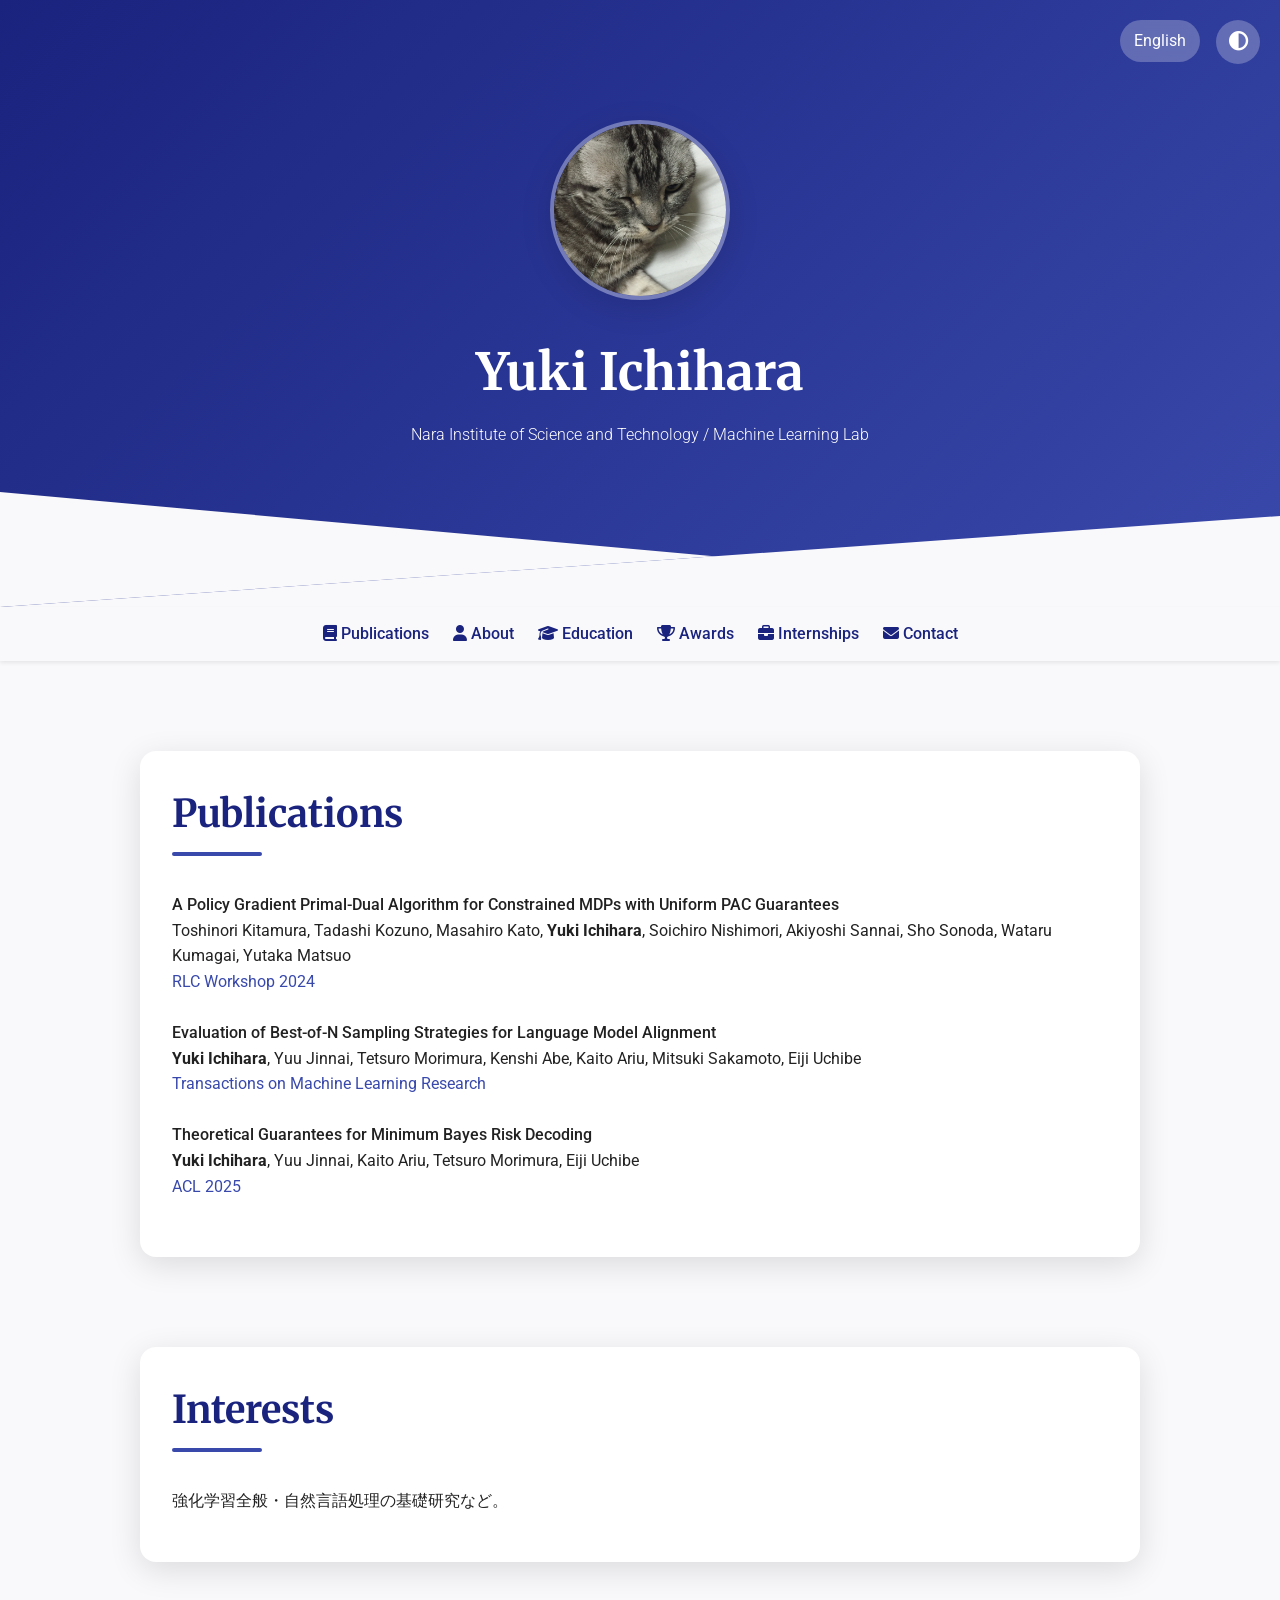
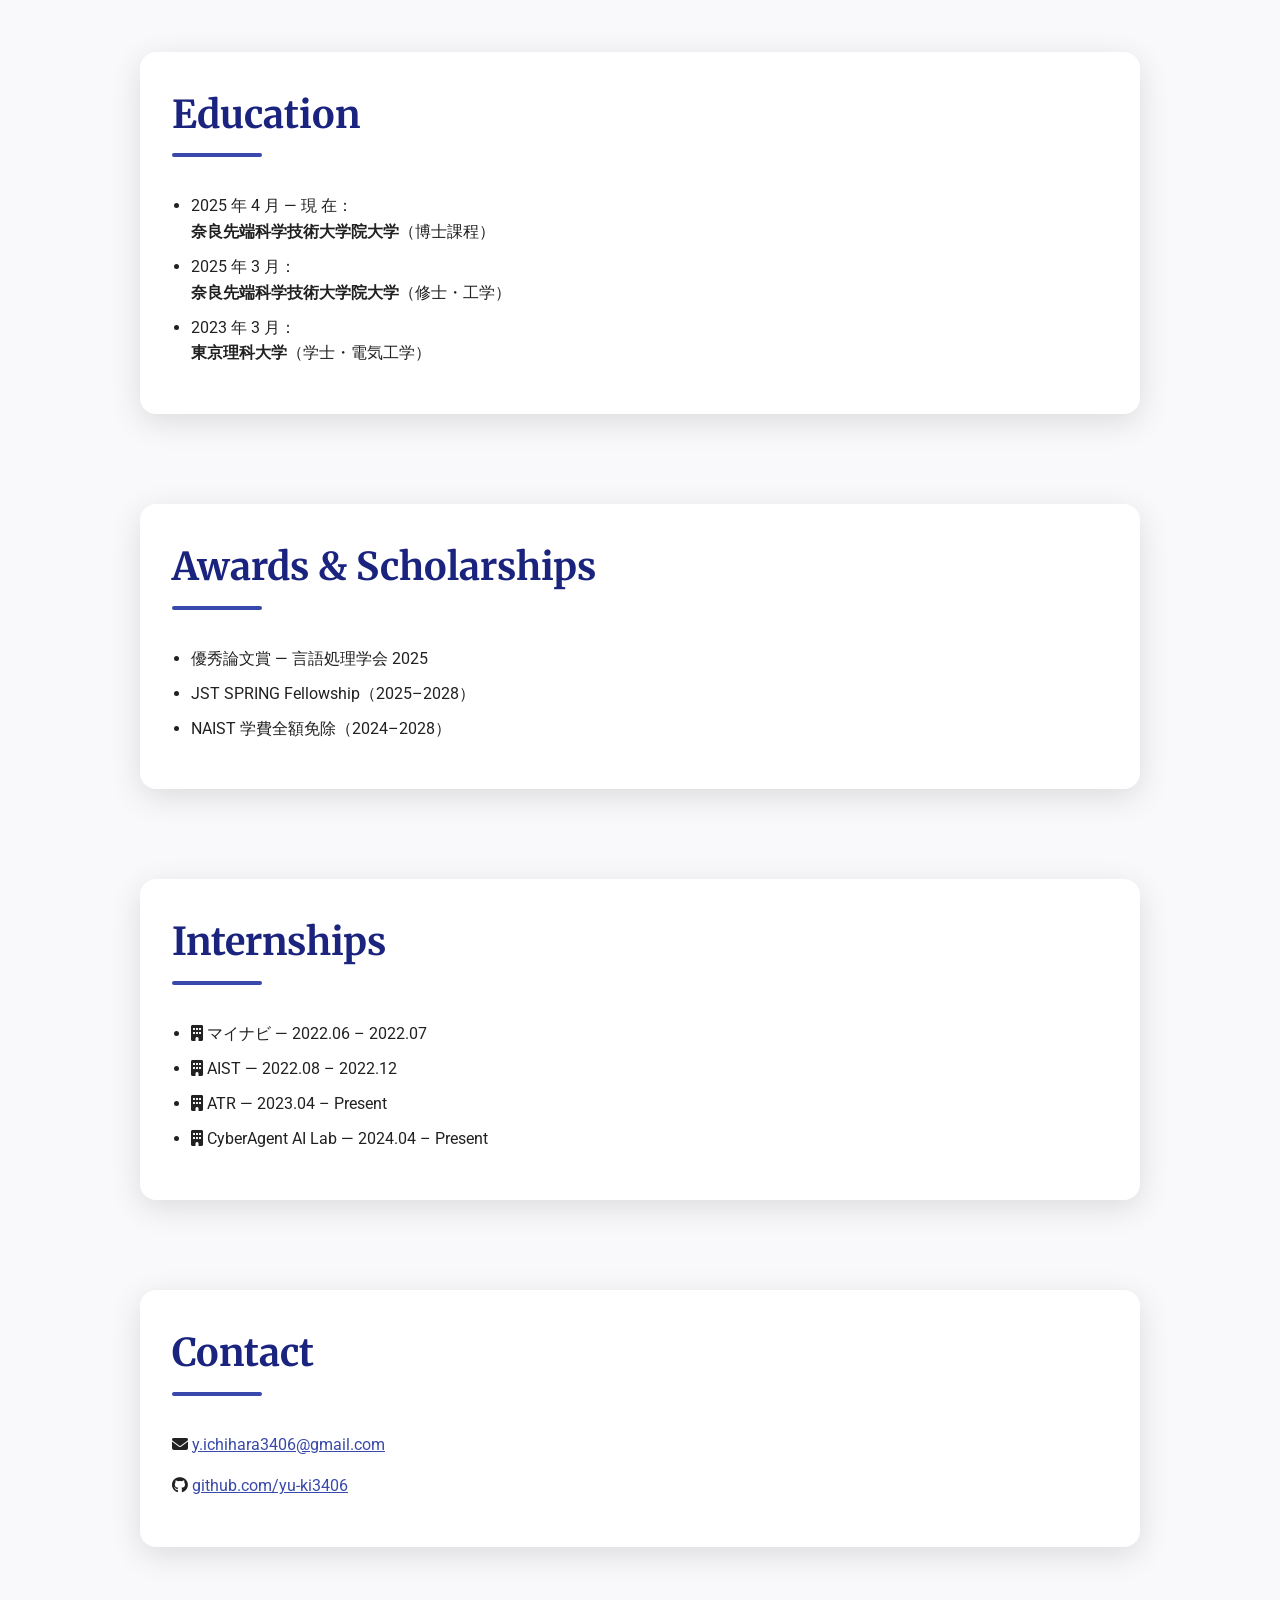
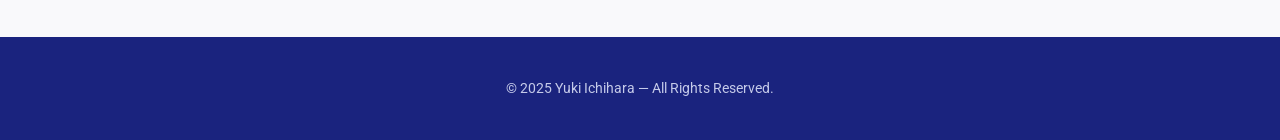
==== index.html @ df0d0800 "add" ====
<!DOCTYPE html>
<html lang="ja">
<head>
  <meta charset="UTF-8" />
  <meta name="viewport" content="width=device-width, initial-scale=1.0" />
  <meta name="description" content="Yuki Ichihara ‑ Research Portfolio" />
  <title>Yuki Ichihara | Research Portfolio</title>

  <!-- Google Fonts -->
  <link href="https://fonts.googleapis.com/css2?family=Roboto:wght@300;400;500&family=Merriweather:wght@700&display=swap" rel="stylesheet" />
  <!-- Font Awesome -->
  <link href="https://cdnjs.cloudflare.com/ajax/libs/font-awesome/6.5.0/css/all.min.css" rel="stylesheet" />

  <style>
    :root {
      /* colour palette */
      --primary: #1a237e;
      --accent: #3949ab;
      --bg: #f9f9fb;
      --text: #212121;
      --dark-bg: #0f0f10;
      --dark-card: #1e1e1f;
      --dark-text: #e0e0e0;
      --gradient: linear-gradient(135deg, var(--primary) 0%, var(--accent) 100%);
      --radius: 16px;
      --shadow: 0 8px 32px rgba(0, 0, 0, 0.12);
    }

    html {
      scroll-behavior: smooth;
    }

    *,
    *::before,
    *::after {
      box-sizing: border-box;
    }

    body {
      margin: 0;
      font-family: 'Roboto', sans-serif;
      background: var(--bg);
      color: var(--text);
      transition: background 0.3s, color 0.3s;
      line-height: 1.6;
    }

    body.dark {
      background: var(--dark-bg);
      color: var(--dark-text);
    }

    /* ---------- Header ---------- */
    header {
      background: var(--gradient);
      color: #fff;
      text-align: center;
      padding: 120px 20px 160px;
      position: relative;
      clip-path: polygon(0 0, 100% 0, 100% 85%, 0 100%);
    }

    header::after {
      content: '';
      position: absolute;
      bottom: 0;
      left: 0;
      width: 100%;
      height: 115px;
      background: var(--bg);
      clip-path: polygon(0 0, 100% 100%, 100% 100%, 0 100%);
    }

    header img {
      width: 180px;
      height: 180px;
      border-radius: 50%;
      border: 4px solid rgba(255, 255, 255, 0.35);
      object-fit: cover;
      box-shadow: var(--shadow);
      margin-bottom: 24px;
      transition: transform 0.3s;
    }

    header img:hover {
      transform: scale(1.05);
    }

    header h1 {
      font-family: 'Merriweather', serif;
      font-size: clamp(2.2rem, 4vw + 1rem, 3.2rem);
      margin: 0;
    }

    header p {
      font-weight: 300;
      margin: 8px 0 0;
    }

    /* toggle buttons */
    .theme-toggle,
    .lang-toggle {
      position: absolute;
      top: 20px;
      padding: 8px 14px;
      font-size: 1rem;
      background: rgba(255, 255, 255, 0.25);
      color: #fff;
      border: none;
      border-radius: 50px;
      cursor: pointer;
      transition: background 0.3s;
      backdrop-filter: blur(6px);
    }

    .theme-toggle {
      right: 20px;
      width: 44px;
      height: 44px;
      display: flex;
      align-items: center;
      justify-content: center;
      font-size: 1.2rem;
      padding: 0;
    }

    .lang-toggle {
      right: 80px;
      text-decoration: none;
    }

    .theme-toggle:hover,
    .lang-toggle:hover {
      background: rgba(255, 255, 255, 0.35);
    }

    /* ---------- Navigation ---------- */
    nav {
      position: sticky;
      top: 0;
      display: flex;
      justify-content: center;
      gap: 24px;
      background: var(--bg);
      padding: 0 20px;
      box-shadow: 0 2px 4px rgba(0, 0, 0, 0.08);
      z-index: 20;
    }

    nav a {
      color: var(--primary);
      text-decoration: none;
      font-weight: 500;
      padding: 14px 0;
      transition: color 0.3s;
    }

    nav a:hover {
      color: var(--accent);
    }

    /* ---------- Sections & Cards ---------- */
    section {
      max-width: 1000px;
      margin: 90px auto;
      padding: 0 24px;
    }

    section h2 {
      font-family: 'Merriweather', serif;
      font-size: clamp(1.8rem, 2.2vw + 1rem, 2.4rem);
      color: var(--primary);
      margin: 0 0 48px;
      position: relative;
    }

    section h2::after {
      content: '';
      position: absolute;
      bottom: -12px;
      left: 0;
      width: 90px;
      height: 4px;
      background: var(--accent);
      border-radius: 2px;
    }

    .card {
      background: #fff;
      padding: 32px;
      border-radius: var(--radius);
      box-shadow: var(--shadow);
      transition: transform 0.4s cubic-bezier(0.4, 0, 0.2, 1), box-shadow 0.3s;
    }

    .card:hover {
      transform: translateY(-6px);
      box-shadow: 0 16px 48px rgba(0, 0, 0, 0.12);
    }

    body.dark .card {
      background: var(--dark-card);
    }

    .grid {
      display: grid;
      grid-template-columns: repeat(auto-fit, minmax(280px, 1fr));
      gap: 32px;
    }

    /* ---------- Publications ---------- */
    .publication-list {
      list-style: none;
      padding: 0;
      margin: 0;
    }

    .publication-item {
      margin-bottom: 1.6em;
    }

    .publication-title {
      font-weight: 500;
    }

    .publication-venue {
      color: var(--accent);
    }

    /* ---------- Misc ---------- */
    ul {
      padding-left: 1.2rem;
    }

    li {
      margin-bottom: 0.6em;
    }

    footer {
      background: var(--primary);
      color: #c5cae9;
      text-align: center;
      padding: 40px 20px;
      font-size: 0.9rem;
    }

    footer a {
      color: #e8eaf6;
      text-decoration: none;
    }

    /* responsive image in contact */
    a.inline-link {
      color: var(--accent);
    }
  </style>
</head>

<body>
  <!-- =================== HEADER =================== -->
  <header>
    <button class="theme-toggle" aria-label="Toggle dark mode"><i class="fas fa-adjust"></i></button>
    <a href="index.en.html" class="lang-toggle">English</a>

    <img src="images/cat.JPG" alt="Profile photo of Yuki Ichihara" />
    <h1>Yuki Ichihara</h1>
    <p>Nara Institute of Science and Technology / Machine Learning Lab</p>
  </header>

  <!-- =================== NAVIGATION =================== -->
  <nav>
    <a href="#publications"><i class="fas fa-book"></i> Publications</a>
    <!-- <a href="#research"><i class="fas fa-rocket"></i> Research</a> -->
    <a href="#about"><i class="fas fa-user"></i> About</a>
    <a href="#education"><i class="fas fa-graduation-cap"></i> Education</a>
    <a href="#awards"><i class="fas fa-trophy"></i> Awards</a>
    <a href="#internships"><i class="fas fa-briefcase"></i> Internships</a>
    <a href="#contact"><i class="fas fa-envelope"></i> Contact</a>
  </nav>

  <!-- =================== PUBLICATIONS =================== -->
  <section id="publications" class="card">
    <h2>Publications</h2>
    <ul class="publication-list">
      <li class="publication-item">
        <strong class="publication-title">A Policy Gradient Primal‑Dual Algorithm for Constrained MDPs with Uniform PAC Guarantees</strong><br />
        <span class="publication-authors">Toshinori Kitamura, Tadashi Kozuno, Masahiro Kato, <b>Yuki Ichihara</b>, Soichiro Nishimori, Akiyoshi Sannai, Sho Sonoda, Wataru Kumagai, Yutaka Matsuo</span><br />
        <span class="publication-venue">RLC Workshop 2024</span>
      </li>
      <li class="publication-item">
        <strong class="publication-title">Evaluation of Best‑of‑N Sampling Strategies for Language Model Alignment</strong><br />
        <span class="publication-authors"><b>Yuki Ichihara</b>, Yuu Jinnai, Tetsuro Morimura, Kenshi Abe, Kaito Ariu, Mitsuki Sakamoto, Eiji Uchibe</span><br />
        <span class="publication-venue">Transactions on Machine Learning Research</span>
      </li>
      <li class="publication-item">
        <strong class="publication-title">Theoretical Guarantees for Minimum Bayes Risk Decoding</strong><br />
        <span class="publication-authors"><b>Yuki Ichihara</b>, Yuu Jinnai, Kaito Ariu, Tetsuro Morimura, Eiji Uchibe</span><br />
        <span class="publication-venue">ACL 2025</span>
      </li>
    </ul>
  </section>

  <!-- =================== RESEARCH =================== -->
  <!-- <section id="research" class="card">
    <h2>Research</h2>
    <p>My current research focuses on reinforcement learning algorithms for natural language processing, with particular interest in <em>minimum Bayes risk decoding</em>, constraint‑based optimisation, and dynamic reward shaping.</p>
  </section> -->

  <!-- =================== ABOUT / INTERESTS =================== -->
  <section id="about" class="card">
    <h2>Interests</h2>
    <p>強化学習全般・自然言語処理の基礎研究など。</p>
  </section>

  <!-- =================== EDUCATION =================== -->
  <section id="education" class="card">
    <h2>Education</h2>
    <ul>
      <li>2025 年 4 月 — 現 在：<br /><strong>奈良先端科学技術大学院大学</strong>（博士課程）</li>
      <li>2025 年 3 月：<br /><strong>奈良先端科学技術大学院大学</strong>（修士・工学）</li>
      <li>2023 年 3 月：<br /><strong>東京理科大学</strong>（学士・電気工学）</li>
    </ul>
  </section>

  <!-- =================== AWARDS =================== -->
  <section id="awards" class="card">
    <h2>Awards &amp; Scholarships</h2>
    <ul>
      <li>優秀論文賞 — 言語処理学会 2025</li>
      <li>JST SPRING Fellowship（2025–2028）</li>
      <li>NAIST 学費全額免除（2024–2028）</li>
    </ul>
  </section>

  <!-- =================== INTERNSHIPS =================== -->
  <section id="internships" class="card">
    <h2>Internships</h2>
    <ul>
      <li><i class="fas fa-building"></i> マイナビ — 2022.06 – 2022.07</li>
      <li><i class="fas fa-building"></i> AIST — 2022.08 – 2022.12</li>
      <li><i class="fas fa-building"></i> ATR — 2023.04 – Present</li>
      <li><i class="fas fa-building"></i> CyberAgent AI Lab — 2024.04 – Present</li>
    </ul>
  </section>

  <!-- =================== CONTACT =================== -->
  <section id="contact" class="card">
    <h2>Contact</h2>
    <p><i class="fas fa-envelope"></i> <a class="inline-link" href="mailto:y.ichihara3406@gmail.com">y.ichihara3406@gmail.com</a></p>
    <p><i class="fab fa-github"></i> <a class="inline-link" href="https://github.com/yu-ki3406" target="_blank" rel="noopener">github.com/yu-ki3406</a></p>
  </section>

  <!-- =================== FOOTER =================== -->
  <footer>
    © 2025 Yuki Ichihara — All Rights Reserved.
  </footer>

  <!-- ========== SCRIPTS ========== -->
  <script>
    // dark‑mode toggle
    const themeBtn = document.querySelector('.theme-toggle');
    themeBtn.addEventListener('click', () => {
      document.body.classList.toggle('dark');
      const icon = themeBtn.querySelector('i');
      icon.classList.toggle('fa-adjust');
      icon.classList.toggle('fa-sun');
    });
  </script>
</body>
</html>
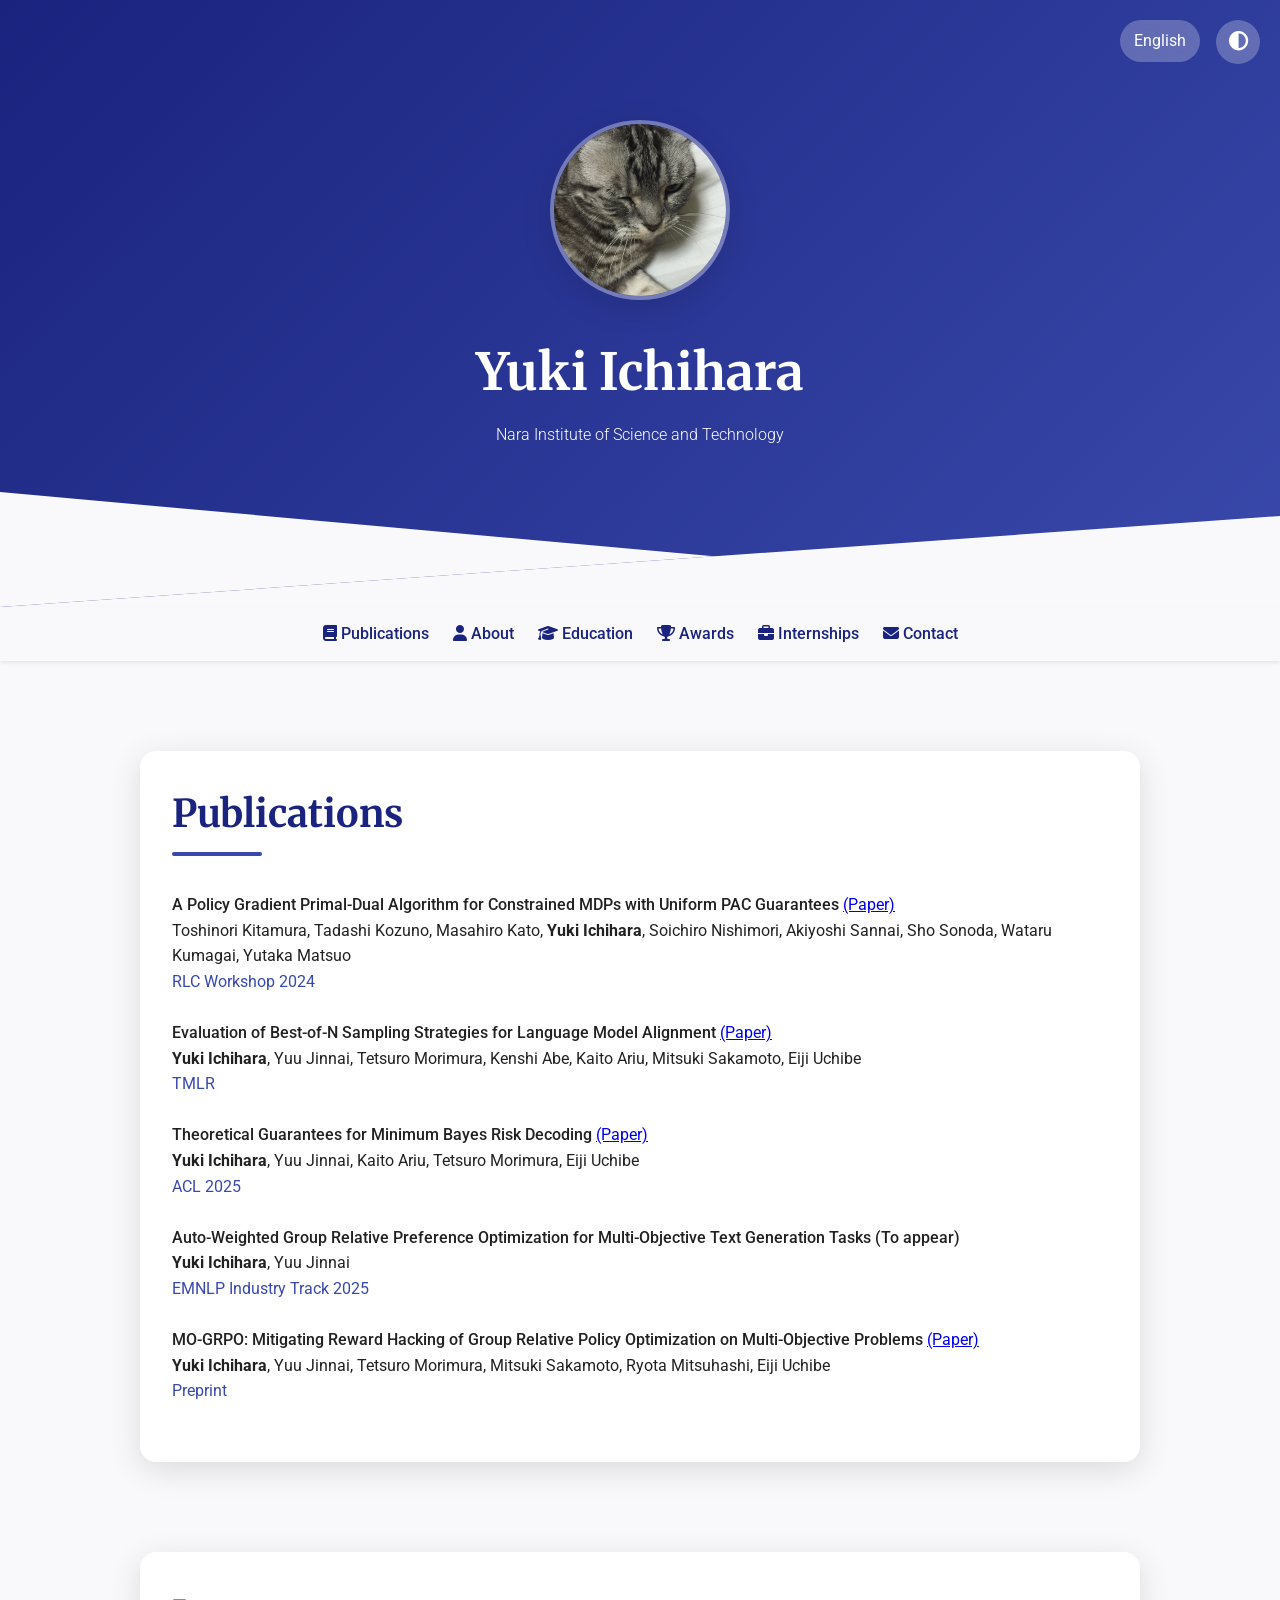
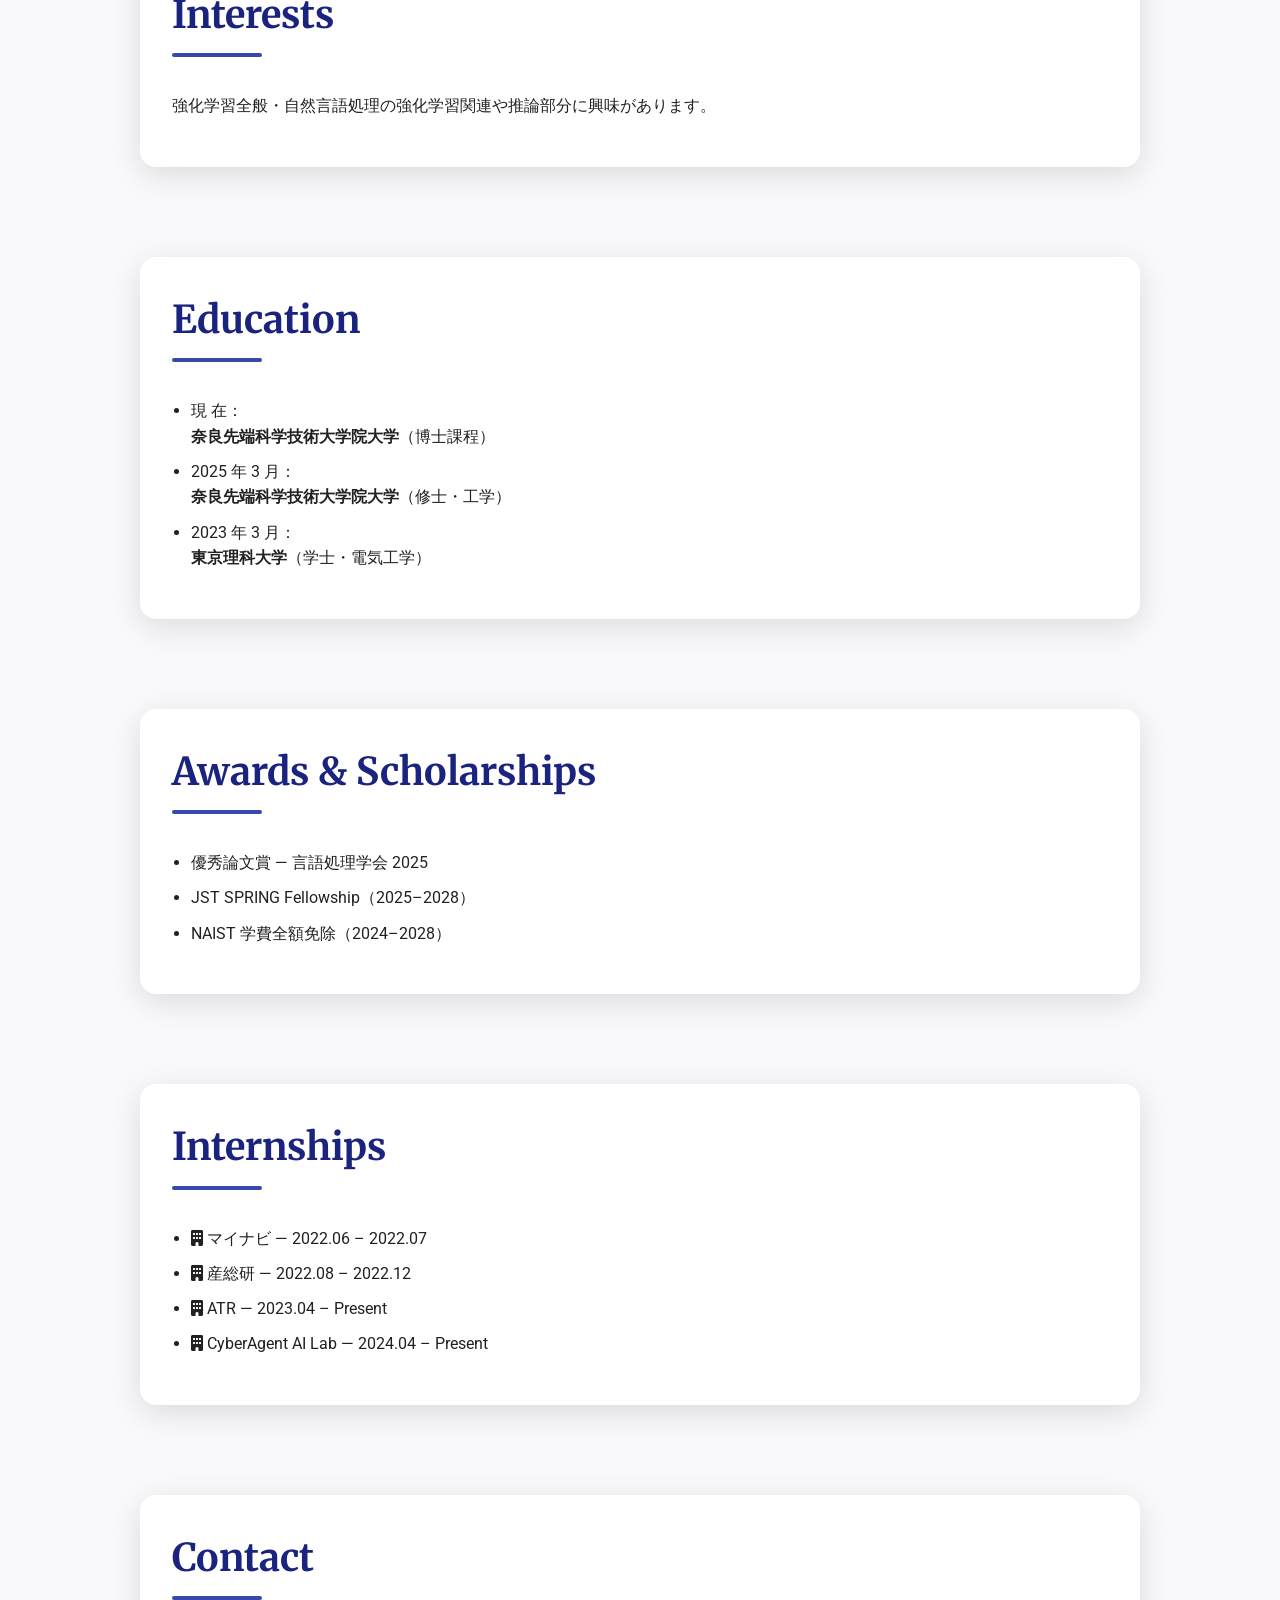
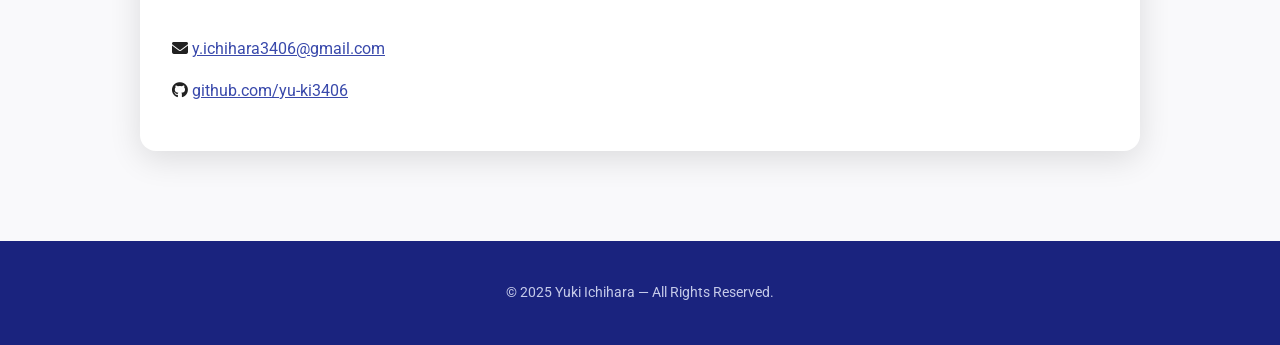
==== commit e17a2aab: "add" ====
--- a/index.html
+++ b/index.html
@@ -264,7 +264,7 @@
 
     <img src="images/cat.JPG" alt="Profile photo of Yuki Ichihara" />
     <h1>Yuki Ichihara</h1>
-    <p>Nara Institute of Science and Technology / Machine Learning Lab</p>
+    <p>Nara Institute of Science and Technology</p>
   </header>
 
   <!-- =================== NAVIGATION =================== -->
@@ -283,19 +283,29 @@
     <h2>Publications</h2>
     <ul class="publication-list">
       <li class="publication-item">
-        <strong class="publication-title">A Policy Gradient Primal‑Dual Algorithm for Constrained MDPs with Uniform PAC Guarantees</strong><br />
+        <strong class="publication-title">A Policy Gradient Primal‑Dual Algorithm for Constrained MDPs with Uniform PAC Guarantees</strong> <a href="https://doi.org/10.48550/arXiv.2401.17780" target="_blank" rel="noopener">(Paper)</a></span><br />
         <span class="publication-authors">Toshinori Kitamura, Tadashi Kozuno, Masahiro Kato, <b>Yuki Ichihara</b>, Soichiro Nishimori, Akiyoshi Sannai, Sho Sonoda, Wataru Kumagai, Yutaka Matsuo</span><br />
         <span class="publication-venue">RLC Workshop 2024</span>
       </li>
       <li class="publication-item">
-        <strong class="publication-title">Evaluation of Best‑of‑N Sampling Strategies for Language Model Alignment</strong><br />
+        <strong class="publication-title">Evaluation of Best‑of‑N Sampling Strategies for Language Model Alignment</strong> <a href="https://doi.org/10.48550/arXiv.2502.12668" target="_blank" rel="noopener">(Paper)</a></span><br />
         <span class="publication-authors"><b>Yuki Ichihara</b>, Yuu Jinnai, Tetsuro Morimura, Kenshi Abe, Kaito Ariu, Mitsuki Sakamoto, Eiji Uchibe</span><br />
-        <span class="publication-venue">Transactions on Machine Learning Research</span>
-      </li>
-      <li class="publication-item">
-        <strong class="publication-title">Theoretical Guarantees for Minimum Bayes Risk Decoding</strong><br />
+        <span class="publication-venue">TMLR</span>
+      </li>
+      <li class="publication-item">
+        <strong class="publication-title">Theoretical Guarantees for Minimum Bayes Risk Decoding</strong> <a href="https://doi.org/10.48550/arXiv.2502.12685" target="_blank" rel="noopener">(Paper)</a></span><br />
         <span class="publication-authors"><b>Yuki Ichihara</b>, Yuu Jinnai, Kaito Ariu, Tetsuro Morimura, Eiji Uchibe</span><br />
-        <span class="publication-venue">ACL 2025</span>
+        <span class="publication-venue">ACL 2025</span>
+      </li>
+      <li class="publication-item">
+        <strong class="publication-title">Auto-Weighted Group Relative Preference Optimization for Multi-Objective Text Generation Tasks (To appear)</strong><br />
+        <span class="publication-authors"><b>Yuki Ichihara</b>, Yuu Jinnai</span><br />
+        <span class="publication-venue">EMNLP Industry Track 2025</span>
+      </li>
+      <li class="publication-item">
+        <strong class="publication-title">MO-GRPO: Mitigating Reward Hacking of Group Relative Policy Optimization on Multi-Objective Problems</strong> <a href="https://doi.org/10.48550/arXiv.2509.22047" target="_blank" rel="noopener">(Paper)</a></span><br />
+        <span class="publication-authors"><b>Yuki Ichihara</b>, Yuu Jinnai, Tetsuro Morimura, Mitsuki Sakamoto, Ryota Mitsuhashi, Eiji Uchibe</span><br />
+        <span class="publication-venue">Preprint</span>
       </li>
     </ul>
   </section>
@@ -309,14 +319,14 @@
   <!-- =================== ABOUT / INTERESTS =================== -->
   <section id="about" class="card">
     <h2>Interests</h2>
-    <p>強化学習全般・自然言語処理の基礎研究など。</p>
+    <p>強化学習全般・自然言語処理の強化学習関連や推論部分に興味があります。</p>
   </section>
 
   <!-- =================== EDUCATION =================== -->
   <section id="education" class="card">
     <h2>Education</h2>
     <ul>
-      <li>2025 年 4 月 — 現 在：<br /><strong>奈良先端科学技術大学院大学</strong>（博士課程）</li>
+      <li>現 在：<br /><strong>奈良先端科学技術大学院大学</strong>（博士課程）</li>
       <li>2025 年 3 月：<br /><strong>奈良先端科学技術大学院大学</strong>（修士・工学）</li>
       <li>2023 年 3 月：<br /><strong>東京理科大学</strong>（学士・電気工学）</li>
     </ul>
@@ -337,7 +347,7 @@
     <h2>Internships</h2>
     <ul>
       <li><i class="fas fa-building"></i> マイナビ — 2022.06 – 2022.07</li>
-      <li><i class="fas fa-building"></i> AIST — 2022.08 – 2022.12</li>
+      <li><i class="fas fa-building"></i> 産総研 — 2022.08 – 2022.12</li>
       <li><i class="fas fa-building"></i> ATR — 2023.04 – Present</li>
       <li><i class="fas fa-building"></i> CyberAgent AI Lab — 2024.04 – Present</li>
     </ul>
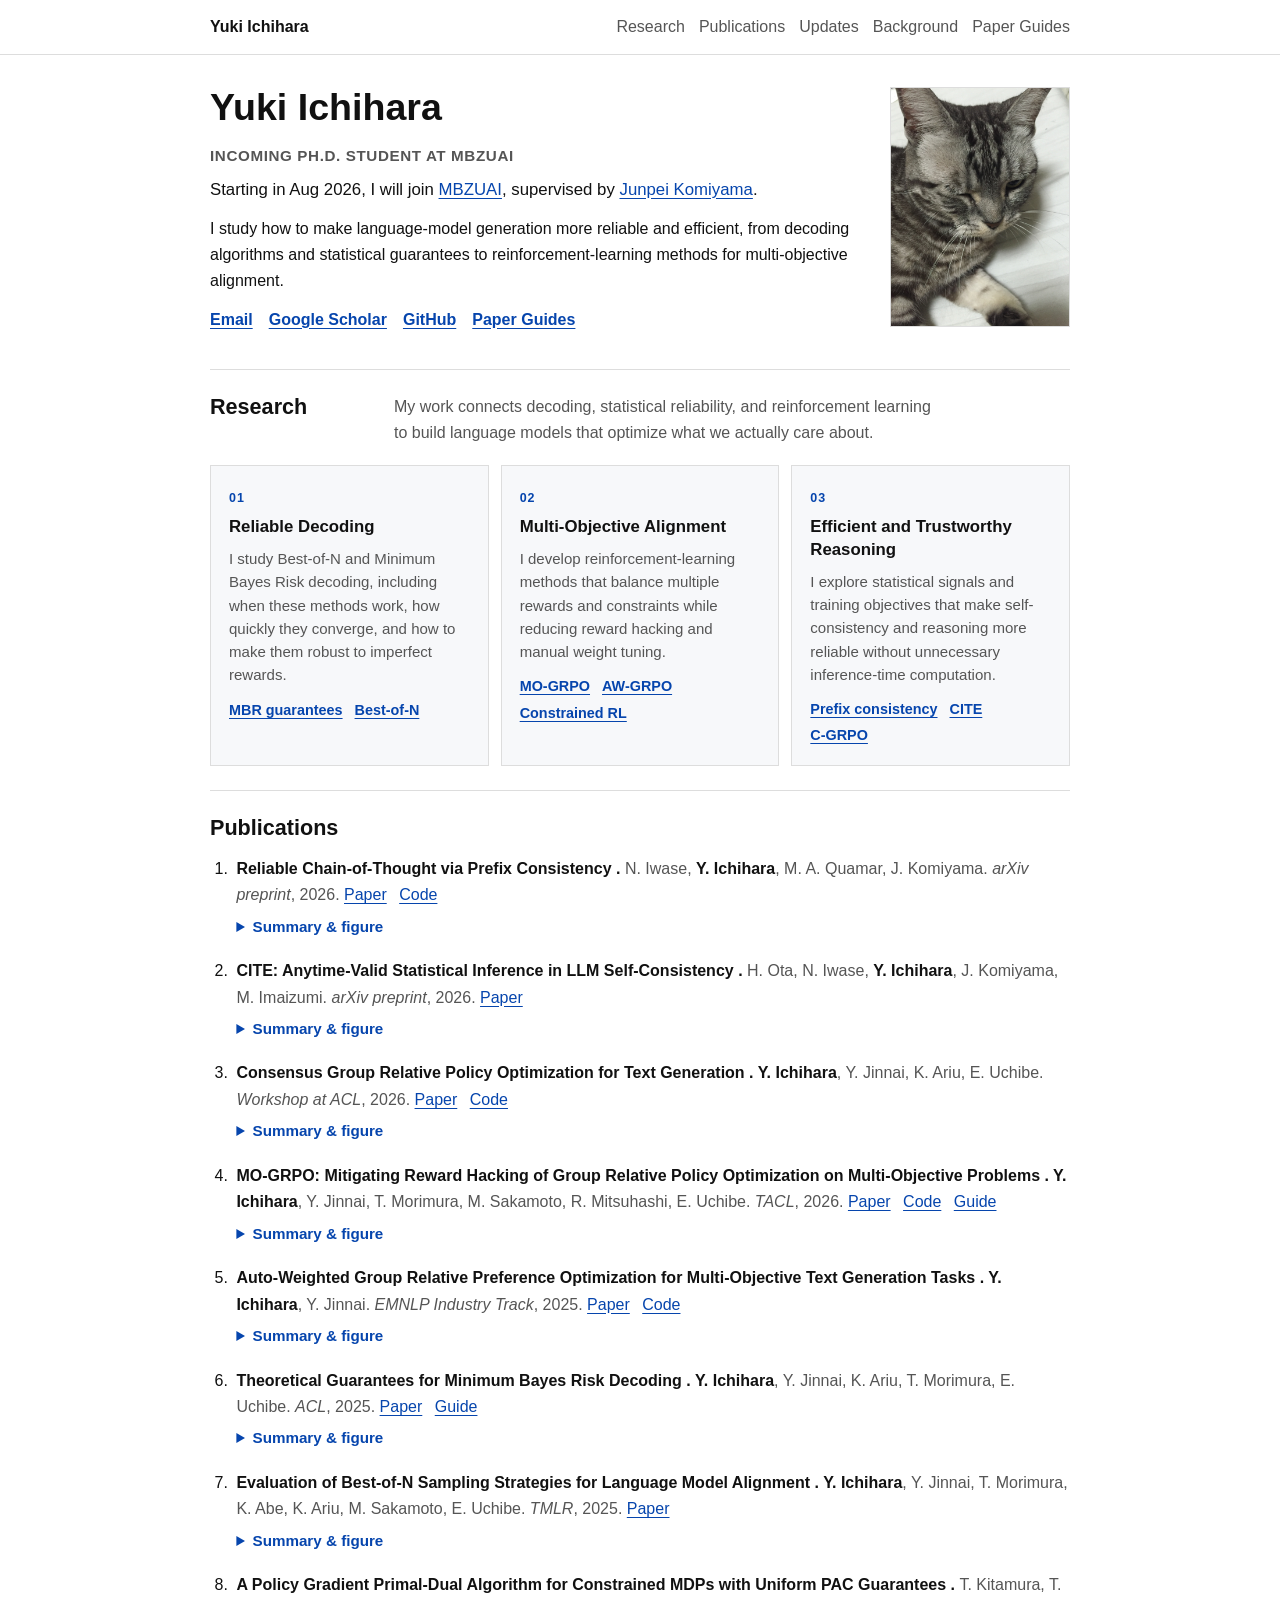
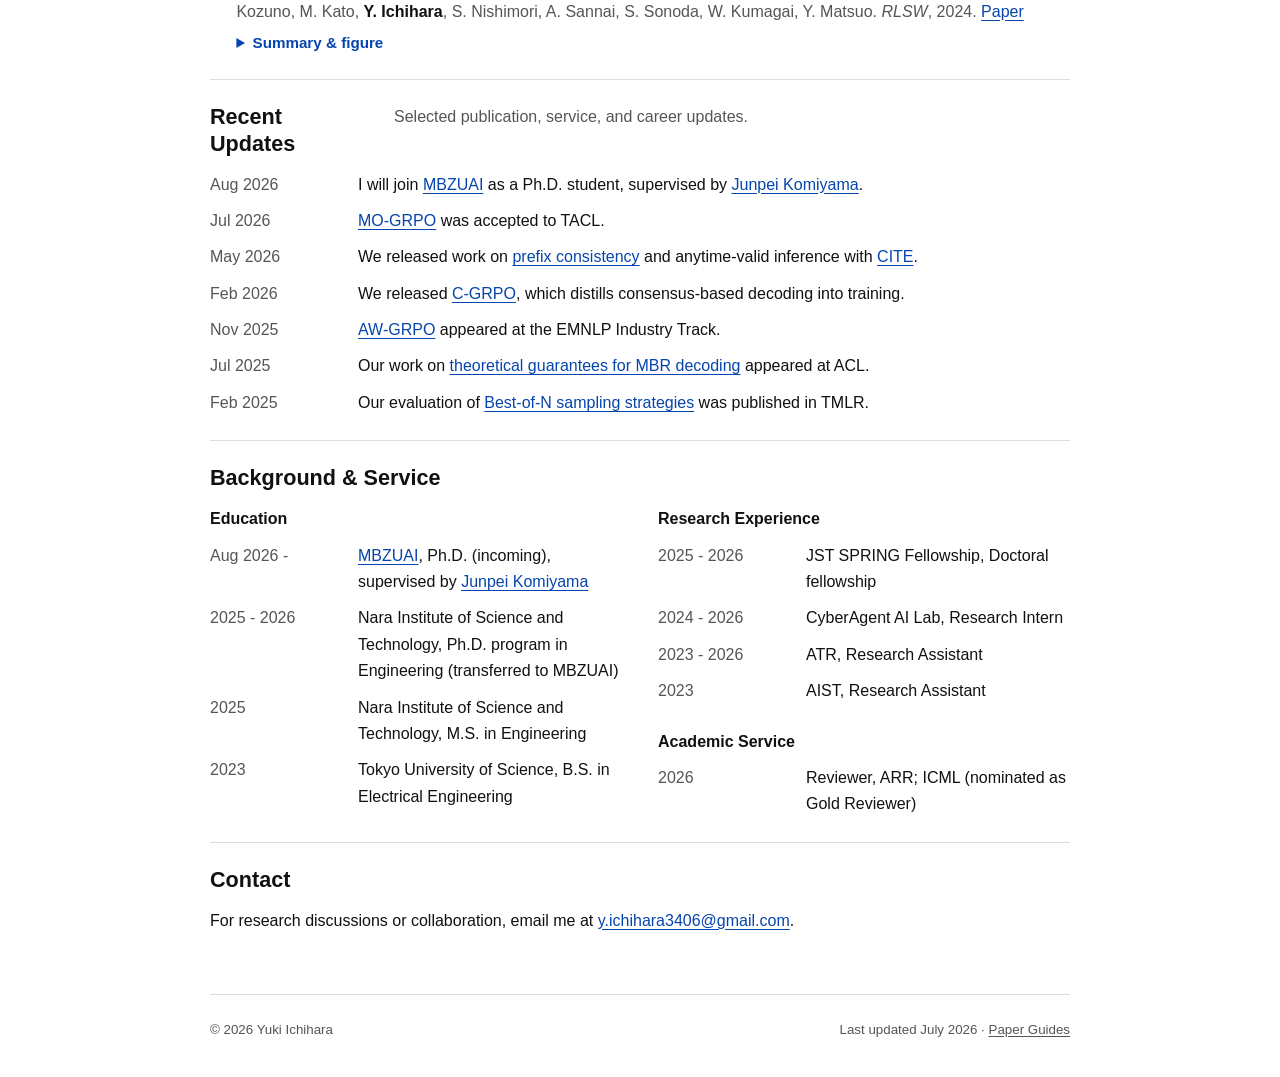
==== commit c070b5ed: "add" ====
--- a/index.html
+++ b/index.html
@@ -1,380 +1,14 @@
 <!DOCTYPE html>
-<html lang="ja">
+<html lang="en">
 <head>
   <meta charset="UTF-8" />
-  <meta name="viewport" content="width=device-width, initial-scale=1.0" />
-  <meta name="description" content="Yuki Ichihara ‑ Research Portfolio" />
-  <title>Yuki Ichihara | Research Portfolio</title>
-
-  <!-- Google Fonts -->
-  <link href="https://fonts.googleapis.com/css2?family=Roboto:wght@300;400;500&family=Merriweather:wght@700&display=swap" rel="stylesheet" />
-  <!-- Font Awesome -->
-  <link href="https://cdnjs.cloudflare.com/ajax/libs/font-awesome/6.5.0/css/all.min.css" rel="stylesheet" />
-
-  <style>
-    :root {
-      /* colour palette */
-      --primary: #1a237e;
-      --accent: #3949ab;
-      --bg: #f9f9fb;
-      --text: #212121;
-      --dark-bg: #0f0f10;
-      --dark-card: #1e1e1f;
-      --dark-text: #e0e0e0;
-      --gradient: linear-gradient(135deg, var(--primary) 0%, var(--accent) 100%);
-      --radius: 16px;
-      --shadow: 0 8px 32px rgba(0, 0, 0, 0.12);
-    }
-
-    html {
-      scroll-behavior: smooth;
-    }
-
-    *,
-    *::before,
-    *::after {
-      box-sizing: border-box;
-    }
-
-    body {
-      margin: 0;
-      font-family: 'Roboto', sans-serif;
-      background: var(--bg);
-      color: var(--text);
-      transition: background 0.3s, color 0.3s;
-      line-height: 1.6;
-    }
-
-    body.dark {
-      background: var(--dark-bg);
-      color: var(--dark-text);
-    }
-
-    /* ---------- Header ---------- */
-    header {
-      background: var(--gradient);
-      color: #fff;
-      text-align: center;
-      padding: 120px 20px 160px;
-      position: relative;
-      clip-path: polygon(0 0, 100% 0, 100% 85%, 0 100%);
-    }
-
-    header::after {
-      content: '';
-      position: absolute;
-      bottom: 0;
-      left: 0;
-      width: 100%;
-      height: 115px;
-      background: var(--bg);
-      clip-path: polygon(0 0, 100% 100%, 100% 100%, 0 100%);
-    }
-
-    header img {
-      width: 180px;
-      height: 180px;
-      border-radius: 50%;
-      border: 4px solid rgba(255, 255, 255, 0.35);
-      object-fit: cover;
-      box-shadow: var(--shadow);
-      margin-bottom: 24px;
-      transition: transform 0.3s;
-    }
-
-    header img:hover {
-      transform: scale(1.05);
-    }
-
-    header h1 {
-      font-family: 'Merriweather', serif;
-      font-size: clamp(2.2rem, 4vw + 1rem, 3.2rem);
-      margin: 0;
-    }
-
-    header p {
-      font-weight: 300;
-      margin: 8px 0 0;
-    }
-
-    /* toggle buttons */
-    .theme-toggle,
-    .lang-toggle {
-      position: absolute;
-      top: 20px;
-      padding: 8px 14px;
-      font-size: 1rem;
-      background: rgba(255, 255, 255, 0.25);
-      color: #fff;
-      border: none;
-      border-radius: 50px;
-      cursor: pointer;
-      transition: background 0.3s;
-      backdrop-filter: blur(6px);
-    }
-
-    .theme-toggle {
-      right: 20px;
-      width: 44px;
-      height: 44px;
-      display: flex;
-      align-items: center;
-      justify-content: center;
-      font-size: 1.2rem;
-      padding: 0;
-    }
-
-    .lang-toggle {
-      right: 80px;
-      text-decoration: none;
-    }
-
-    .theme-toggle:hover,
-    .lang-toggle:hover {
-      background: rgba(255, 255, 255, 0.35);
-    }
-
-    /* ---------- Navigation ---------- */
-    nav {
-      position: sticky;
-      top: 0;
-      display: flex;
-      justify-content: center;
-      gap: 24px;
-      background: var(--bg);
-      padding: 0 20px;
-      box-shadow: 0 2px 4px rgba(0, 0, 0, 0.08);
-      z-index: 20;
-    }
-
-    nav a {
-      color: var(--primary);
-      text-decoration: none;
-      font-weight: 500;
-      padding: 14px 0;
-      transition: color 0.3s;
-    }
-
-    nav a:hover {
-      color: var(--accent);
-    }
-
-    /* ---------- Sections & Cards ---------- */
-    section {
-      max-width: 1000px;
-      margin: 90px auto;
-      padding: 0 24px;
-    }
-
-    section h2 {
-      font-family: 'Merriweather', serif;
-      font-size: clamp(1.8rem, 2.2vw + 1rem, 2.4rem);
-      color: var(--primary);
-      margin: 0 0 48px;
-      position: relative;
-    }
-
-    section h2::after {
-      content: '';
-      position: absolute;
-      bottom: -12px;
-      left: 0;
-      width: 90px;
-      height: 4px;
-      background: var(--accent);
-      border-radius: 2px;
-    }
-
-    .card {
-      background: #fff;
-      padding: 32px;
-      border-radius: var(--radius);
-      box-shadow: var(--shadow);
-      transition: transform 0.4s cubic-bezier(0.4, 0, 0.2, 1), box-shadow 0.3s;
-    }
-
-    .card:hover {
-      transform: translateY(-6px);
-      box-shadow: 0 16px 48px rgba(0, 0, 0, 0.12);
-    }
-
-    body.dark .card {
-      background: var(--dark-card);
-    }
-
-    .grid {
-      display: grid;
-      grid-template-columns: repeat(auto-fit, minmax(280px, 1fr));
-      gap: 32px;
-    }
-
-    /* ---------- Publications ---------- */
-    .publication-list {
-      list-style: none;
-      padding: 0;
-      margin: 0;
-    }
-
-    .publication-item {
-      margin-bottom: 1.6em;
-    }
-
-    .publication-title {
-      font-weight: 500;
-    }
-
-    .publication-venue {
-      color: var(--accent);
-    }
-
-    /* ---------- Misc ---------- */
-    ul {
-      padding-left: 1.2rem;
-    }
-
-    li {
-      margin-bottom: 0.6em;
-    }
-
-    footer {
-      background: var(--primary);
-      color: #c5cae9;
-      text-align: center;
-      padding: 40px 20px;
-      font-size: 0.9rem;
-    }
-
-    footer a {
-      color: #e8eaf6;
-      text-decoration: none;
-    }
-
-    /* responsive image in contact */
-    a.inline-link {
-      color: var(--accent);
-    }
-  </style>
+  <meta name="viewport" content="width=device-width, initial-scale=1" />
+  <meta http-equiv="refresh" content="0; url=index.en.html" />
+  <meta name="robots" content="noindex" />
+  <title>Yuki Ichihara</title>
+  <link rel="canonical" href="index.en.html" />
 </head>
-
 <body>
-  <!-- =================== HEADER =================== -->
-  <header>
-    <button class="theme-toggle" aria-label="Toggle dark mode"><i class="fas fa-adjust"></i></button>
-    <a href="index.en.html" class="lang-toggle">English</a>
-
-    <img src="images/cat.JPG" alt="Profile photo of Yuki Ichihara" />
-    <h1>Yuki Ichihara</h1>
-    <p>Nara Institute of Science and Technology</p>
-  </header>
-
-  <!-- =================== NAVIGATION =================== -->
-  <nav>
-    <a href="#publications"><i class="fas fa-book"></i> Publications</a>
-    <!-- <a href="#research"><i class="fas fa-rocket"></i> Research</a> -->
-    <a href="#about"><i class="fas fa-user"></i> About</a>
-    <a href="#education"><i class="fas fa-graduation-cap"></i> Education</a>
-    <a href="#awards"><i class="fas fa-trophy"></i> Awards</a>
-    <a href="#internships"><i class="fas fa-briefcase"></i> Internships</a>
-    <a href="#contact"><i class="fas fa-envelope"></i> Contact</a>
-  </nav>
-
-  <!-- =================== PUBLICATIONS =================== -->
-  <section id="publications" class="card">
-    <h2>Publications</h2>
-    <ul class="publication-list">
-      <li class="publication-item">
-        <strong class="publication-title">A Policy Gradient Primal‑Dual Algorithm for Constrained MDPs with Uniform PAC Guarantees</strong> <a href="https://doi.org/10.48550/arXiv.2401.17780" target="_blank" rel="noopener">(Paper)</a></span><br />
-        <span class="publication-authors">Toshinori Kitamura, Tadashi Kozuno, Masahiro Kato, <b>Yuki Ichihara</b>, Soichiro Nishimori, Akiyoshi Sannai, Sho Sonoda, Wataru Kumagai, Yutaka Matsuo</span><br />
-        <span class="publication-venue">RLC Workshop 2024</span>
-      </li>
-      <li class="publication-item">
-        <strong class="publication-title">Evaluation of Best‑of‑N Sampling Strategies for Language Model Alignment</strong> <a href="https://doi.org/10.48550/arXiv.2502.12668" target="_blank" rel="noopener">(Paper)</a></span><br />
-        <span class="publication-authors"><b>Yuki Ichihara</b>, Yuu Jinnai, Tetsuro Morimura, Kenshi Abe, Kaito Ariu, Mitsuki Sakamoto, Eiji Uchibe</span><br />
-        <span class="publication-venue">TMLR</span>
-      </li>
-      <li class="publication-item">
-        <strong class="publication-title">Theoretical Guarantees for Minimum Bayes Risk Decoding</strong> <a href="https://doi.org/10.48550/arXiv.2502.12685" target="_blank" rel="noopener">(Paper)</a></span><br />
-        <span class="publication-authors"><b>Yuki Ichihara</b>, Yuu Jinnai, Kaito Ariu, Tetsuro Morimura, Eiji Uchibe</span><br />
-        <span class="publication-venue">ACL 2025</span>
-      </li>
-      <li class="publication-item">
-        <strong class="publication-title">Auto-Weighted Group Relative Preference Optimization for Multi-Objective Text Generation Tasks (To appear)</strong><br />
-        <span class="publication-authors"><b>Yuki Ichihara</b>, Yuu Jinnai</span><br />
-        <span class="publication-venue">EMNLP Industry Track 2025</span>
-      </li>
-      <li class="publication-item">
-        <strong class="publication-title">MO-GRPO: Mitigating Reward Hacking of Group Relative Policy Optimization on Multi-Objective Problems</strong> <a href="https://doi.org/10.48550/arXiv.2509.22047" target="_blank" rel="noopener">(Paper)</a></span><br />
-        <span class="publication-authors"><b>Yuki Ichihara</b>, Yuu Jinnai, Tetsuro Morimura, Mitsuki Sakamoto, Ryota Mitsuhashi, Eiji Uchibe</span><br />
-        <span class="publication-venue">Preprint</span>
-      </li>
-    </ul>
-  </section>
-
-  <!-- =================== RESEARCH =================== -->
-  <!-- <section id="research" class="card">
-    <h2>Research</h2>
-    <p>My current research focuses on reinforcement learning algorithms for natural language processing, with particular interest in <em>minimum Bayes risk decoding</em>, constraint‑based optimisation, and dynamic reward shaping.</p>
-  </section> -->
-
-  <!-- =================== ABOUT / INTERESTS =================== -->
-  <section id="about" class="card">
-    <h2>Interests</h2>
-    <p>強化学習全般・自然言語処理の強化学習関連や推論部分に興味があります。</p>
-  </section>
-
-  <!-- =================== EDUCATION =================== -->
-  <section id="education" class="card">
-    <h2>Education</h2>
-    <ul>
-      <li>現 在：<br /><strong>奈良先端科学技術大学院大学</strong>（博士課程）</li>
-      <li>2025 年 3 月：<br /><strong>奈良先端科学技術大学院大学</strong>（修士・工学）</li>
-      <li>2023 年 3 月：<br /><strong>東京理科大学</strong>（学士・電気工学）</li>
-    </ul>
-  </section>
-
-  <!-- =================== AWARDS =================== -->
-  <section id="awards" class="card">
-    <h2>Awards &amp; Scholarships</h2>
-    <ul>
-      <li>優秀論文賞 — 言語処理学会 2025</li>
-      <li>JST SPRING Fellowship（2025–2028）</li>
-      <li>NAIST 学費全額免除（2024–2028）</li>
-    </ul>
-  </section>
-
-  <!-- =================== INTERNSHIPS =================== -->
-  <section id="internships" class="card">
-    <h2>Internships</h2>
-    <ul>
-      <li><i class="fas fa-building"></i> マイナビ — 2022.06 – 2022.07</li>
-      <li><i class="fas fa-building"></i> 産総研 — 2022.08 – 2022.12</li>
-      <li><i class="fas fa-building"></i> ATR — 2023.04 – Present</li>
-      <li><i class="fas fa-building"></i> CyberAgent AI Lab — 2024.04 – Present</li>
-    </ul>
-  </section>
-
-  <!-- =================== CONTACT =================== -->
-  <section id="contact" class="card">
-    <h2>Contact</h2>
-    <p><i class="fas fa-envelope"></i> <a class="inline-link" href="mailto:y.ichihara3406@gmail.com">y.ichihara3406@gmail.com</a></p>
-    <p><i class="fab fa-github"></i> <a class="inline-link" href="https://github.com/yu-ki3406" target="_blank" rel="noopener">github.com/yu-ki3406</a></p>
-  </section>
-
-  <!-- =================== FOOTER =================== -->
-  <footer>
-    © 2025 Yuki Ichihara — All Rights Reserved.
-  </footer>
-
-  <!-- ========== SCRIPTS ========== -->
-  <script>
-    // dark‑mode toggle
-    const themeBtn = document.querySelector('.theme-toggle');
-    themeBtn.addEventListener('click', () => {
-      document.body.classList.toggle('dark');
-      const icon = themeBtn.querySelector('i');
-      icon.classList.toggle('fa-adjust');
-      icon.classList.toggle('fa-sun');
-    });
-  </script>
+  <p><a href="index.en.html">Continue to Yuki Ichihara's homepage</a>.</p>
 </body>
 </html>
